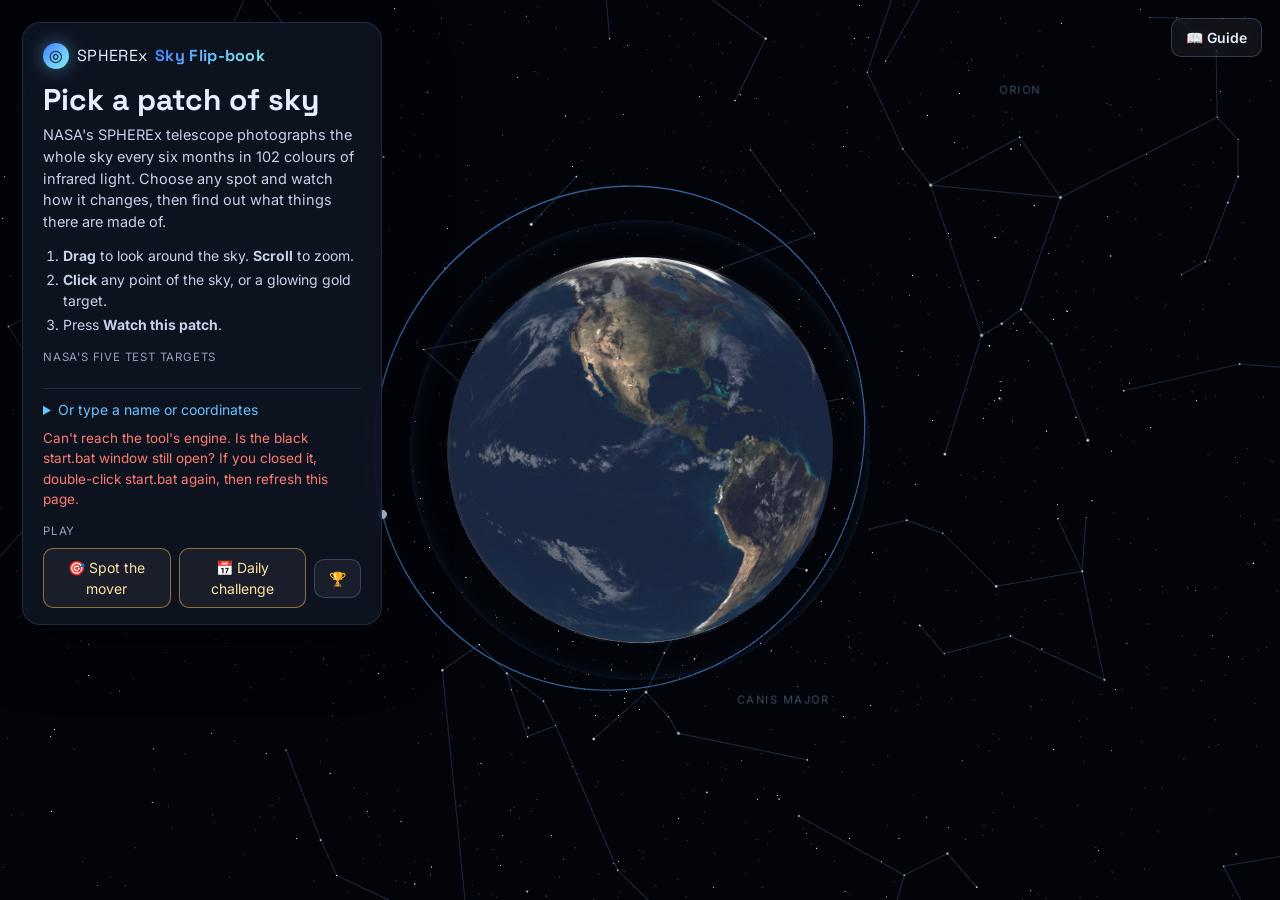
==== web/index.html @ a1fd38a8 "A failed new patch no longer shows the previous patch's panels; automatic retry once a minute while " ====
<!doctype html>
<html lang="en">
<head>
<meta charset="utf-8">
<meta name="viewport" content="width=device-width, initial-scale=1">
<title>SPHEREx Sky Flip-book</title>
<link rel="preconnect" href="https://fonts.googleapis.com">
<link href="https://fonts.googleapis.com/css2?family=Inter:wght@400;500;600;700&family=Space+Grotesk:wght@500;700&display=swap" rel="stylesheet">
<link rel="stylesheet" href="style.css?v=110">
<script type="importmap">{ "imports": { "three": "./vendor/three/three.module.min.js" } }</script>
<script src="vendor/plotly.min.js" defer></script>
<script src="app.js?v=112" defer></script>
<script src="asteroids.js?v=95" defer></script>
<script src="tools.js?v=102" defer></script>
<script src="game.js?v=100" defer></script>
<script src="catalogs.js?v=110" defer></script>
<script src="bands.js?v=102" defer></script>
<script src="extras.js?v=112" defer></script>
<script src="zoom.js?v=81" defer></script>
<script type="module" src="picker.js?v=60"></script>
</head>
<body class="on-pick">

<!-- =========================================================== STEP 1: pick a patch -->
<section id="screen-pick" class="screen">
  <div id="globe"></div>

  <div class="pick-panel">
    <div class="brand"><span class="logo">◎</span> SPHEREx <b>Sky Flip-book</b></div>
    <h1>Pick a patch of sky</h1>
    <p class="lead">NASA's SPHEREx telescope photographs the whole sky every six months in 102 colours of infrared light.
      Choose any spot and watch how it changes, then find out what things there are made of.</p>
    <ol class="howto">
      <li><b>Drag</b> to look around the sky. <b>Scroll</b> to zoom.</li>
      <li><b>Click</b> any point of the sky, or a glowing gold target.</li>
      <li>Press <b>Watch this patch</b>.</li>
    </ol>

    <div class="pick-label">NASA's five test targets</div>
    <div id="tour" class="tour"></div>
    <div id="tour2wrap" class="hidden">
      <div class="pick-label" style="margin-top:12px">More to explore</div>
      <div id="tour2" class="tour"></div>
    </div>

    <details class="typein">
      <summary>Or type a name or coordinates</summary>
      <div class="row wrap">
        <input type="text" id="where" placeholder="e.g. RW Aur · Vega · 269.4464 4.7686">
        <button class="primary" id="go">Go</button>
      </div>
      <div class="hint">Names, decimal degrees (RA Dec), or hours/degrees like 17 57 47 +04 46 07.</div>
    </details>
    <div class="resolved" id="resolved"></div>
    <div class="error" id="error"></div>
    <div class="pick-label" style="margin-top:14px">Play</div>
    <div class="row wrap gamebtns">
      <button id="practiceBtn" class="practice-start" title="Five rounds on patches with known answers. Up to 1,000 points a round.">🎯 Spot the mover</button>
      <button id="dailyBtn" class="practice-start" title="The same five patches for everyone today">📅 Daily challenge</button>
      <button id="boardBtn" title="Scores, explorers and confirmed discoveries">🏆</button>
    </div>
  </div>

  <div class="hover-read" id="skyhover"></div>

  <div class="pick-card hidden" id="pickcard">
    <div class="pc-head">
      <div>
        <div class="pc-kind" id="pckind">Your patch</div>
        <div class="pc-title" id="pctitle"></div>
        <div class="pc-sub" id="pcsub"></div>
      </div>
      <button class="icon-btn" id="pcclose" title="Close">✕</button>
    </div>
    <p class="pc-story" id="pcstory"></p>
    <div class="row wrap pc-actions">
      <label class="field-pick">Patch size
        <select id="field" title="Bigger shows more sky but takes longer to download the first time">
          <option value="0.04">small (2.4′)</option>
          <option value="0.06" selected>medium (3.6′)</option>
          <option value="0.1">large (6′)</option>
          <option value="0.15">extra large (9′)</option>
        </select>
      </label>
      <button class="primary big" id="pcgo">Watch this patch →</button>
    </div>
    <div class="pc-note" id="pcnote"></div>
  </div>

  <a href="guide.html" class="guide-btn floating">📖 Guide</a>
</section>

<!-- =========================================================== STEPS 2 and 3 -->
<section id="screen-explore" class="screen">
  <header class="topbar">
    <button class="brand link" id="backtosky" title="Back to the sky"><span class="logo">◎</span> SPHEREx <b>Sky Flip-book</b></button>
    <nav class="stepper">
      <button class="step done" id="step1"><span>1</span> Pick a patch</button>
      <button class="step" id="step2"><span>2</span> Watch it change</button>
      <button class="step" id="step3"><span>3</span> What is it made of?</button>
    </nav>
    <div class="row">
      <button class="guide-btn" id="globebtn" title="Back to the 3D Earth and sky to pick another patch">🌍 Back to the sky</button>
      <a href="guide.html" class="guide-btn">📖 Guide</a>
    </div>
  </header>

  <main class="explore">
    <!-- the viewer -->
    <section class="viewer-card">
      <div class="tabs">
        <button id="tab-flip" class="tab on">⏯ Motion</button>
        <button id="tab-lens" class="tab">🧪 Chemistry filters</button>
        <div class="where-now" id="wherenow"></div>
      </div>

      <div id="scanbanner" class="scanbanner hidden"></div>
      <div class="viewer">
        <canvas id="sky" width="720" height="720"></canvas>
        <div class="overlay-label" id="olabel"></div>
        <div class="overlay-sub" id="osub"></div>
        <div class="compass">N ↑<br>← E<br><span id="scale"></span></div>
        <div class="legend hidden" id="legend"></div>
        <div class="loading" id="progress">
          <div class="spinner"></div>
          <div class="load-title">Gathering every SPHEREx photo of this patch</div>
          <div class="bar"><div id="barfill"></div></div>
          <div class="stage" id="stage"></div>
          <div class="load-note">First visit to a spot: 2 to 4 minutes. After that it opens instantly.</div>
        </div>
        <div class="viewer-error hidden" id="viewerror"></div>
        <div class="sharpen hidden" id="sharpen"></div>
        <button class="photo-exit hidden" id="photoexit">← Back to the flip-book</button>
      </div>
      <div class="hover" id="hover">Tip: click any star or dot to see what it is made of.</div>

      <div id="player" class="hidden">
        <!-- motion controls -->
        <div id="flip-controls" class="controls">
          <div class="timeline">
            <button id="play" class="playbtn" title="Play / pause (space bar)">❚❚</button>
            <button id="prev" class="icon-btn" title="Previous (←)">◀</button>
            <div class="row wrap" id="passes"></div>
            <button id="next" class="icon-btn" title="Next (→)">▶</button>
          </div>

          <div class="ctl-label">Show</div>
          <div class="seg" id="viewseg">
            <button data-view="normal" class="on" title="The stacked picture of each sky pass">Photos</button>
            <button data-view="diff" title="Each pass minus the average: red = brighter than usual, blue = fainter">Changes only</button>
            <button data-view="stack" title="All passes added together: the deepest picture">Deepest view</button>
          </div>

          <div class="ctl-label">Infrared colour <span class="muted">(which SPHEREx detector)</span></div>
          <div class="row wrap" id="bands"></div>

          <div class="ctl-label">On the picture</div>
          <div class="row wrap">
            <button id="moversBtn" class="chip" title="Show or hide what the computer found interesting in this patch (key: p)">💡 Computer's picks</button>
            <button id="otherBtn" class="chip" disabled title="Add older photos of this spot from other telescopes (NASA's WISE in 2010, Canada's NEOSSat where it looked) to the timeline. Different telescopes: for comparing positions over many years, not brightness.">🛰 Older photos (2010 →)</button>
            <button id="astBtn" class="chip on" title="Known asteroids and comets that passed through this patch">☄ Asteroids</button>
            <button id="gaiaBtn" class="chip" title="Show or hide the marks of the catalogues switched on below (key: g)">◯ Catalogue marks</button>
            <button id="cross" class="chip on">✛ Centre mark</button>
          </div>

          <div class="ctl-label">Catalogues of known objects <span class="muted">(switch on as many as you like; each has its own colour)</span></div>
          <div class="row wrap" id="catchips"></div>
          <div id="catinfo" class="muted small-note" style="margin-top:6px"></div>
        </div>

        <!-- chemistry controls -->
        <div id="lens-controls" class="controls hidden">
          <div class="ctl-label">Choose a chemistry filter</div>
          <div class="lens-cards" id="lenslist"></div>
          <p class="lens-explain" id="lensexplain"></p>
          <label class="field-pick">Photos used <select id="lenspass"></select></label>
        </div>

        <details class="more">
          <summary>More controls</summary>
          <div class="row slider"><span>Speed</span>
            <select id="speed" title="How fast the frames change">
              <option value="0.25">×0.25 (slow)</option><option value="0.5">×0.5</option>
              <option value="1" selected>×1</option><option value="2">×2 (fast)</option>
            </select></div>
          <div class="row slider"><span>Brightness</span><input type="range" id="bright" min="0" max="100" value="35"></div>
          <div class="row slider"><span>Faint stars</span><input type="range" id="soft" min="0" max="100" value="40"></div>
          <div class="row wrap">
            <button id="zoomout" title="Zoom out (key: -)">－</button>
            <span class="muted" id="zoomtxt">Zoom ×1</span>
            <button id="zoomin" title="Zoom in (key: +). You can also use the mouse wheel or pinch on the picture, and drag to move around.">＋</button>
            <button id="invertBtn" class="chip" title="Black stars on a white sky: faint things are often easier to see (key: i)">◐ Inverted colours</button>
            <button id="tameBtn" class="chip" title="Stop very bright stars from flooding the picture">☀ Tame bright stars</button>
          </div>
          <div class="row wrap">
            <select id="view" title="What each frame shows">
              <option value="normal">Photos</option>
              <option value="diff">Changes only (minus average)</option>
              <option value="first">Change since first pass</option>
              <option value="stack">Deepest view (all added)</option>
            </select>
            <select id="blinkset" title="Which passes to blink">
              <option value="all">Blink all passes</option>
              <option value="ends">Blink first ↔ last</option>
            </select>
            <select id="flagsel" title="Show where NASA flagged problem pixels in this pass">
              <option value="">No problem flags</option>
            </select>
          </div>
          <div class="row wrap">
            <button id="share">🔗 Copy share link</button>
            <button id="savepng">🖼 Save picture</button>
            <button id="savegif">🎞 Save animation</button>
            <span class="muted" id="sharemsg"></span>
          </div>
        </details>
      </div>
    </section>

    <!-- the side column -->
    <aside class="side">
      <div class="card hidden" id="practicepanel">
        <div class="card-kind">Practice</div>
        <h2 id="practitle"></h2>
        <p id="practext" class="tourstory"></p>
        <div class="row wrap" id="pracbtns" style="margin-top:10px"></div>
      </div>

      <div class="card hidden" id="tourpanel">
        <div class="card-kind" id="tourkind"></div>
        <h2 id="tourname"></h2>
        <p class="tourstory" id="tourstory"></p>
      </div>

      <div class="card hidden" id="specpanel">
        <div class="row spread">
          <h2>🧪 What is it made of?</h2>
          <div class="row">
            <button id="logy" class="small-btn">Log scale</button>
            <button id="specclose" class="small-btn">✕</button>
          </div>
        </div>
        <div class="whatis hidden" id="whatis"></div>
        <div class="muted" id="specinfo"></div>
        <div id="specplot"></div>
        <div class="warn hidden" id="specwarn"></div>
        <div id="objchecks" class="objchecks"></div>
        <div class="row wrap objtools">
          <button class="small-btn" id="objphotos" title="Play the single photos behind this spot: a real object is in every one">📷 Single photos</button>
          <button class="small-btn" id="objreport">📝 Report this object</button>
          <a class="small-btn linkbtn" id="lnWise" target="_blank" rel="noopener">WiseView ↗</a>
          <a class="small-btn linkbtn" id="lnLegacy" target="_blank" rel="noopener">Legacy Survey ↗</a>
          <a class="small-btn linkbtn" id="lnSimbad" target="_blank" rel="noopener">SIMBAD ↗</a>
          <a class="small-btn linkbtn" id="lnAladin" target="_blank" rel="noopener">Aladin ↗</a>
          <a class="small-btn linkbtn" href="guide.html#fake" target="_blank">Is this fake? ↗</a>
        </div>
        <div id="reportbox" class="reportbox hidden"></div>
        <p class="muted small-note">This is the object's <b>spectrum</b>: its brightness at each infrared colour. Each dot is one
          SPHEREx photo; each line is one sky pass. Dips in the shaded strips mean molecules (methane, water ice, CO₂, CO) are
          absorbing light. If the lines don't match, the object changed.</p>
      </div>

      <div class="card hidden" id="moverpanel">
        <h2>💡 Computer's picks</h2>
        <div id="moverlist" class="muted"></div>
        <div id="pickquick" class="hidden"></div>
        <div id="knownbox"></div>
        <p class="muted small-note">The computer tracks every dot across the sky passes and points out small areas it finds
          interesting: things that <b>moved</b> (checked against the catalogues you switched on: <b>known</b> = a catalogue lists it,
          <b>unexplained</b> = worth a closer look), things that <b>changed brightness</b>, and <b>unusually red</b>
          objects. They are hints, not verdicts: your eyes decide.</p>
      </div>

      <div class="card hidden" id="astpanel">
        <h2>☄ Asteroids and comets</h2>
        <div id="astlist" class="muted"></div>
        <p class="muted small-note">Known objects come from the IMCCE SkyBoT service, which predicts where every catalogued
          asteroid and comet was at the moment of each photo. "Caught" means that single SPHEREx photo shows extra light
          right where the object was predicted. Risk information is NASA/JPL's own published data (Small-Body Database,
          Sentry impact monitoring, close-approach list); this tool does not calculate any risk itself. A few SPHEREx
          photos cannot pin down an orbit, so for an unknown moving object the right step is to report it to the
          <a href="https://minorplanetcenter.net/" target="_blank" rel="noopener">Minor Planet Center</a>, not to guess.</p>
      </div>

      <div class="card hidden" id="info">
        <h2>📍 This patch</h2>
        <p id="summary" class="muted"></p>
        <table id="ptable"></table>
        <div id="gaiainfo" class="muted small-note"></div>
        <div id="otherinfo" class="muted small-note" style="margin-top:6px"></div>
        <details id="expdetails">
          <summary class="muted small-note">Every photo in the frame on screen</summary>
          <div id="explist" class="explist"></div>
        </details>
      </div>
    </aside>
  </main>
</section>
<div id="boardbox" class="boardbox hidden"></div>
</body>
</html>
---- web/style.css ----
/* SPHEREx Sky Flip-book: dark "mission control" look */
:root {
  --bg: #05070d; --bg2: #0a0f1a; --panel: rgba(16, 22, 36, 0.86); --panel-solid: #101624;
  --line: rgba(120, 150, 210, 0.18); --line2: rgba(120, 150, 210, 0.32);
  --text: #e8eefc; --muted: #93a0bb; --accent: #6cc4ff; --accent2: #ff7b72; --gold: #ffc857;
  --good: #4fd18b; --warn: #f2b84b;
  --grad: linear-gradient(135deg, #3d7bff 0%, #6cc4ff 55%, #7ef0d8 100%);
  --radius: 14px;
  --font: "Inter", system-ui, -apple-system, "Segoe UI", sans-serif;
  --display: "Space Grotesk", "Inter", system-ui, sans-serif;
}
* { box-sizing: border-box; }
html, body { margin: 0; height: 100%; }
body { background: var(--bg); color: var(--text); font: 15px/1.5 var(--font); -webkit-font-smoothing: antialiased; }
a { color: var(--accent); }
.hidden { display: none !important; }
.muted { color: var(--muted); }
.row { display: flex; gap: 8px; align-items: center; }
.row.wrap { flex-wrap: wrap; }
.row.spread { justify-content: space-between; }
.small-note { font-size: 12.5px; line-height: 1.5; }

/* ---------- buttons and inputs ---------- */
button, select, input[type=text] { font: inherit; color: var(--text); }
button { background: rgba(255,255,255,0.05); border: 1px solid var(--line2); border-radius: 10px;
  padding: 8px 14px; font-size: 14px; cursor: pointer; transition: background .15s, border-color .15s, transform .1s; }
button:hover { border-color: var(--accent); background: rgba(108,196,255,0.08); }
button:active { transform: translateY(1px); }
button.primary { background: var(--grad); border: 0; color: #041021; font-weight: 700; }
button.primary:hover { filter: brightness(1.08); }
button.big { padding: 12px 22px; font-size: 16px; border-radius: 12px; box-shadow: 0 8px 30px rgba(80,160,255,0.35); }
button.on, .chip.on { background: rgba(108,196,255,0.16); border-color: var(--accent); color: #fff; }
.icon-btn { width: 36px; height: 36px; padding: 0; display: inline-flex; align-items: center; justify-content: center; border-radius: 50%; flex: none; }
.small-btn { font-size: 12px; padding: 4px 10px; }
.chip { border-radius: 999px; padding: 6px 13px; font-size: 13px; }
.band-chip { position: relative; padding-left: 26px; }
.band-chip::before { content: ""; position: absolute; left: 11px; top: 50%; width: 9px; height: 9px; margin-top: -4.5px;
  border-radius: 50%; background: var(--band, linear-gradient(90deg,#7aa2ff,#ff6f61)); box-shadow: 0 0 8px var(--band, #6cc4ff); }
input[type=text] { flex: 1 1 200px; min-width: 0; background: rgba(0,0,0,0.35); border: 1px solid var(--line2);
  border-radius: 10px; padding: 10px 12px; font-size: 15px; }
input[type=text]:focus { outline: 2px solid rgba(108,196,255,0.5); border-color: transparent; }
select { background: rgba(0,0,0,0.35); border: 1px solid var(--line2); border-radius: 10px; padding: 7px 10px; font-size: 14px; }
select option { background: #101624; }
input[type=range] { flex: 1 1 140px; accent-color: #6cc4ff; }

.brand { white-space: nowrap; font-family: var(--display); font-size: 16px; letter-spacing: .3px; color: var(--text); display: inline-flex; align-items: center; gap: 8px; }
.brand b { background: var(--grad); -webkit-background-clip: text; background-clip: text; color: transparent; }
.brand.link { background: none; border: 0; padding: 4px 0; }
.logo { display: inline-flex; width: 26px; height: 26px; border-radius: 50%; align-items: center; justify-content: center;
  background: var(--grad); color: #041021; font-weight: 700; font-size: 16px; box-shadow: 0 0 18px rgba(108,196,255,0.5); }
.guide-btn { background: rgba(255,255,255,0.06); border: 1px solid var(--line2); color: var(--text); text-decoration: none;
  font-weight: 600; padding: 8px 14px; border-radius: 10px; white-space: nowrap; font-size: 14px; }
.guide-btn:hover { border-color: var(--accent); }
.guide-btn.floating { position: absolute; top: 18px; right: 18px; z-index: 5; backdrop-filter: blur(8px); }

/* ---------- screens ---------- */
.screen { display: none; }
body.on-pick #screen-pick { display: block; }
body.on-explore #screen-explore { display: block; }
body.on-pick { overflow: hidden; }
body.warp::after { content: ""; position: fixed; inset: 0; background: #cfe6ff;
  animation: warp .9s ease-out forwards; pointer-events: none; z-index: 50; }
@keyframes warp { from { opacity: 0.85; } to { opacity: 0; } }
#screen-explore { animation: fadein .6s ease; }
@keyframes fadein { from { opacity: 0; transform: scale(1.02); } to { opacity: 1; transform: none; } }

/* ---------- step 1: the globe ---------- */
#screen-pick { position: fixed; inset: 0; }
#globe { position: absolute; inset: 0; }
#globe canvas { display: block; touch-action: none; }
.sky-labels { position: absolute; inset: 0; pointer-events: none; overflow: hidden; }
.sky-labels > * { position: absolute; left: 0; top: 0; will-change: transform; }
.sky-const { color: rgba(140,170,220,0.45); font-size: 11px; letter-spacing: 1.5px; text-transform: uppercase;
  margin-left: -40px; width: 80px; text-align: center; white-space: nowrap; }
.sky-target { pointer-events: auto; background: rgba(8,12,22,0.75); border: 1px solid rgba(255,200,87,0.6); color: var(--text);
  border-radius: 10px; padding: 4px 9px; font-size: 12px; line-height: 1.25; text-align: left; margin-left: -10px;
  backdrop-filter: blur(6px); box-shadow: 0 0 16px rgba(255,200,87,0.25); }
.sky-target b { display: block; color: var(--gold); font-size: 12.5px; }
.sky-target span { color: var(--muted); font-size: 11px; }
.sky-target:hover { border-color: var(--gold); background: rgba(40,30,10,0.85); }

.pick-panel { position: absolute; left: 22px; top: 22px; width: 360px; max-height: calc(100% - 44px); overflow: auto;
  background: var(--panel); border: 1px solid var(--line); border-radius: 18px; padding: 20px 20px 16px;
  backdrop-filter: blur(14px); box-shadow: 0 20px 60px rgba(0,0,0,0.5); z-index: 4; }
.pick-panel h1 { font-family: var(--display); font-size: 30px; line-height: 1.1; margin: 14px 0 8px; }
.lead { color: #c6d1ea; font-size: 14.5px; margin: 0 0 12px; }
.howto { margin: 0 0 14px; padding-left: 20px; color: #c6d1ea; font-size: 14px; }
.howto li { margin-bottom: 3px; }
.pick-label { font-size: 11.5px; color: var(--muted); text-transform: uppercase; letter-spacing: .8px; margin: 6px 0 8px; }
.tour { display: grid; grid-template-columns: 1fr 1fr; gap: 7px; }
.tour-btn { text-align: left; padding: 9px 11px; line-height: 1.25; border-radius: 12px; }
.tour-btn b { display: block; font-size: 13.5px; }
.tour-btn span { font-size: 11.5px; color: var(--muted); }
.tour-btn:hover b, .tour-btn.on b { color: var(--gold); }
.tour-btn.on { border-color: var(--gold); background: rgba(255,200,87,0.08); }
.typein { margin-top: 14px; border-top: 1px solid var(--line); padding-top: 10px; }
.typein summary { cursor: pointer; color: var(--accent); font-size: 14px; }
.typein .row { margin-top: 10px; }
.hint { font-size: 12px; color: var(--muted); margin-top: 6px; }
.resolved { font-size: 12.5px; color: var(--muted); margin-top: 8px; }
.error { color: var(--accent2); font-size: 13.5px; margin-top: 6px; }
.hover-read { position: absolute; left: 50%; bottom: 18px; transform: translateX(-50%); font-size: 13px; color: #b9c6e2;
  background: rgba(5,8,15,0.6); padding: 5px 12px; border-radius: 999px; pointer-events: none; font-variant-numeric: tabular-nums; z-index: 3; white-space: nowrap; }
.hover-read:empty { display: none; }
.pick-card { position: absolute; right: 22px; bottom: 60px; width: 380px; background: var(--panel); border: 1px solid var(--line2);
  border-radius: 18px; padding: 18px; backdrop-filter: blur(14px); z-index: 4; box-shadow: 0 20px 60px rgba(0,0,0,0.55);
  animation: rise .35s ease; }
@keyframes rise { from { opacity: 0; transform: translateY(14px); } to { opacity: 1; transform: none; } }
.pc-head { display: flex; justify-content: space-between; gap: 10px; }
.pc-kind { font-size: 11.5px; color: var(--gold); text-transform: uppercase; letter-spacing: .8px; }
.pc-title { font-family: var(--display); font-size: 22px; font-weight: 700; margin: 2px 0; }
.pc-sub { font-size: 12.5px; color: var(--muted); font-variant-numeric: tabular-nums; }
.pc-story { color: #c6d1ea; font-size: 14px; margin: 10px 0 12px; }
.pc-actions { justify-content: space-between; }
.field-pick { font-size: 12.5px; color: var(--muted); display: inline-flex; gap: 6px; align-items: center; }
.pc-note { font-size: 12px; color: var(--muted); margin-top: 10px; }

/* ---------- steps 2 and 3 ---------- */
.topbar { position: sticky; top: 0; z-index: 10; display: flex; align-items: center; justify-content: space-between; gap: 14px;
  padding: 12px 22px; background: rgba(5,7,13,0.85); backdrop-filter: blur(12px); border-bottom: 1px solid var(--line); }
.stepper { display: flex; gap: 6px; flex-wrap: wrap; justify-content: center; }
.step { border-radius: 999px; padding: 6px 14px 6px 6px; font-size: 13.5px; color: var(--muted); background: transparent; border-color: var(--line); display: inline-flex; gap: 8px; align-items: center; }
.step span { display: inline-flex; width: 22px; height: 22px; border-radius: 50%; align-items: center; justify-content: center;
  background: rgba(255,255,255,0.08); font-size: 12px; font-weight: 700; color: var(--text); }
.step.done span { background: rgba(79,209,139,0.25); color: var(--good); }
.step.active { color: #fff; border-color: var(--accent); background: rgba(108,196,255,0.12); }
.step.active span { background: var(--grad); color: #041021; }

.explore { display: grid; grid-template-columns: minmax(0, 680px) minmax(0, 1fr); gap: 20px; padding: 20px 22px 40px;
  max-width: 1500px; margin: 0 auto; }
#screen-explore { min-height: 100%;
  background: radial-gradient(1200px 600px at 10% -10%, rgba(61,123,255,0.12), transparent 60%),
              radial-gradient(900px 500px at 100% 0%, rgba(126,240,216,0.06), transparent 60%), var(--bg); }
@media (max-width: 1050px) { .explore { grid-template-columns: 1fr; padding: 14px 12px 30px; } }
.viewer-card, .card { background: var(--panel-solid); border: 1px solid var(--line); border-radius: 18px; padding: 16px; }
.side { display: flex; flex-direction: column; gap: 14px; min-width: 0; }
.card h2, .side h2 { font-family: var(--display); font-size: 17px; margin: 0 0 8px; }
.card-kind { font-size: 11.5px; color: var(--gold); text-transform: uppercase; letter-spacing: .8px; }
#tourpanel h2 { font-size: 22px; margin: 2px 0 6px; }
.tourstory { color: #c6d1ea; font-size: 14.5px; margin: 0; }

.tabs { display: flex; gap: 8px; align-items: center; margin-bottom: 10px; flex-wrap: wrap; }
.tab { border-radius: 10px; font-weight: 600; }
.where-now { margin-left: auto; font-size: 12.5px; color: var(--muted); font-variant-numeric: tabular-nums; }
.viewer { position: relative; border-radius: 14px; overflow: hidden; background: #000; box-shadow: 0 0 0 1px var(--line), 0 20px 50px rgba(0,0,0,0.45); }
canvas#sky { width: 100%; aspect-ratio: 1; display: block; cursor: crosshair; touch-action: manipulation; }
.overlay-label { position: absolute; left: 14px; top: 10px; font-family: var(--display); font-size: 24px; font-weight: 700;
  text-shadow: 0 0 8px #000, 0 0 3px #000; pointer-events: none; }
.overlay-sub { position: absolute; left: 14px; top: 42px; font-size: 13px; color: #d6e2ff; text-shadow: 0 0 5px #000; pointer-events: none; max-width: 75%; }
.compass { position: absolute; right: 12px; top: 10px; font-size: 12px; color: #d6e2ff; text-align: right; text-shadow: 0 0 5px #000; pointer-events: none; }
.legend { position: absolute; left: 12px; bottom: 12px; font-size: 12px; background: rgba(5,8,15,0.8); padding: 6px 10px;
  border-radius: 8px; pointer-events: none; max-width: 85%; }
.loading { position: absolute; inset: 0; display: none; flex-direction: column; align-items: center; justify-content: center; gap: 12px;
  background: radial-gradient(circle at 50% 45%, rgba(20,40,80,0.9), rgba(3,5,10,0.97)); text-align: center; padding: 30px; }
.load-title { font-family: var(--display); font-size: 19px; }
.loading .bar { width: min(380px, 80%); height: 8px; background: rgba(255,255,255,0.08); border-radius: 99px; overflow: hidden; }
.loading .bar > div { height: 100%; width: 0; background: var(--grad); transition: width .35s; }
.stage { font-size: 13.5px; color: #c6d1ea; min-height: 20px; }
.load-note { font-size: 12px; color: var(--muted); }
.spinner { width: 54px; height: 54px; border-radius: 50%; border: 3px solid rgba(108,196,255,0.15); border-top-color: var(--accent);
  animation: spin 1s linear infinite; }
@keyframes spin { to { transform: rotate(360deg); } }
.viewer-error { position: absolute; inset: 0; display: flex; align-items: center; justify-content: center; text-align: center;
  padding: 30px; background: rgba(5,7,13,0.94); color: #ffd7d3; font-size: 15px; line-height: 1.6; flex-direction: column; }
.hover { font-size: 12.5px; color: var(--muted); margin: 8px 2px 0; min-height: 18px; font-variant-numeric: tabular-nums; }

.controls { margin-top: 6px; }
.ctl-label { font-size: 11.5px; color: var(--muted); text-transform: uppercase; letter-spacing: .8px; margin: 14px 0 7px; }
.timeline { display: flex; align-items: center; gap: 8px; margin-top: 12px; padding: 10px; background: rgba(255,255,255,0.03);
  border: 1px solid var(--line); border-radius: 14px; }
.timeline #passes { flex: 1; gap: 6px; justify-content: center; }
.playbtn { width: 46px; height: 46px; border-radius: 50%; padding: 0; background: var(--grad); border: 0; color: #041021; font-size: 15px; font-weight: 800; flex: none; }
.pass-chip { display: inline-flex; flex-direction: column; align-items: flex-start; padding: 6px 12px 6px 24px; border-radius: 10px; line-height: 1.2; font-weight: 600; font-size: 13.5px; position: relative; }
.pass-chip .dot { position: absolute; left: 10px; top: 12px; width: 8px; height: 8px; border-radius: 50%; }
.pass-chip small { font-weight: 400; color: var(--muted); font-size: 11px; }
.seg { display: inline-flex; background: rgba(255,255,255,0.04); border: 1px solid var(--line); border-radius: 12px; padding: 3px; gap: 3px; flex-wrap: wrap; }
.seg button { border: 0; border-radius: 9px; background: transparent; padding: 7px 14px; }
.seg button.on { background: rgba(108,196,255,0.18); color: #fff; }
.lens-cards { display: grid; grid-template-columns: repeat(auto-fill, minmax(140px, 1fr)); gap: 8px; }
.lens-card { text-align: left; display: flex; flex-direction: column; gap: 2px; padding: 11px 12px; border-radius: 12px; line-height: 1.3; }
.lens-card b { font-size: 14px; }
.lens-card small { color: var(--muted); font-size: 12px; }
.lens-icon { font-size: 20px; }
.lens-explain { color: #c6d1ea; font-size: 13.5px; margin: 10px 0; }
.more { margin-top: 16px; border-top: 1px solid var(--line); padding-top: 10px; }
.more summary { cursor: pointer; color: var(--accent); font-size: 14px; }
.more .row { margin-top: 10px; }
.row.slider span { width: 86px; color: var(--muted); font-size: 13px; }

table { border-collapse: collapse; width: 100%; font-size: 13px; font-variant-numeric: tabular-nums; }
th, td { text-align: left; padding: 6px; border-bottom: 1px solid var(--line); }
th { color: var(--muted); font-weight: 500; }
details { margin-top: 10px; }
summary { cursor: pointer; }
.explist { max-height: 260px; overflow: auto; margin-top: 6px; }
.warn { color: var(--warn); font-size: 13px; margin-top: 6px; }
#specplot { width: 100%; height: 340px; }
#moverlist ul { padding-left: 18px; margin: 4px 0; }
#moverlist li { margin-bottom: 6px; color: #c6d1ea; }

/* ---------- phones ---------- */
@media (max-width: 720px) {
  .pick-panel { left: 10px; right: 10px; top: 10px; width: auto; max-height: 46%; padding: 14px; }
  .pick-panel h1 { font-size: 23px; margin-top: 8px; }
  .lead, .howto { font-size: 13px; }
  .pick-card { left: 10px; right: 10px; width: auto; bottom: 56px; max-height: 62%; overflow: auto; }
  body.has-card .pick-panel { display: none; }
  .guide-btn.floating { top: auto; bottom: 10px; right: 10px; }
  .sky-const { display: none; }
  .hover-read { display: none; }
  .topbar { padding: 10px 12px; flex-wrap: wrap; }
  .stepper { order: 3; width: 100%; justify-content: flex-start; }
  .step { font-size: 12px; padding: 4px 10px 4px 4px; }
  .overlay-label { font-size: 18px; } .overlay-sub { font-size: 11px; top: 34px; }
  .where-now { margin-left: 0; width: 100%; }
}
.no3d { position: absolute; right: 30px; top: 40%; max-width: 380px; color: #c6d1ea; background: var(--panel); border: 1px solid var(--line2);
  border-radius: 14px; padding: 16px; font-size: 14px; }
#globebtn { cursor: pointer; }
body.flying .pick-panel, body.flying .guide-btn.floating, body.flying .hover-read, body.flying .sky-labels { opacity: 0; pointer-events: none; transition: opacity .4s; }
.pick-panel, .guide-btn.floating, .sky-labels { transition: opacity .4s; }
.sharpen { position: absolute; left: 50%; bottom: 12px; transform: translateX(-50%); width: min(92%, 460px);
  background: rgba(5,8,15,0.85); border: 1px solid var(--line2); border-radius: 12px; padding: 8px 12px;
  font-size: 12.5px; color: #d6e2ff; text-align: center; backdrop-filter: blur(6px); }
.mini-bar { height: 5px; background: rgba(255,255,255,0.1); border-radius: 99px; margin-top: 6px; overflow: hidden; }
.mini-bar > div { height: 100%; background: var(--grad); transition: width .4s; }
.photo-exit { position: absolute; right: 12px; bottom: 12px; background: rgba(5,8,15,0.85); }
.ast { border-top: 1px solid var(--line); padding: 10px 0 6px; }
.ast:first-child { border-top: 0; padding-top: 2px; }
.ast b { color: var(--text); font-size: 14.5px; }
.ast .tag { display: inline-block; font-size: 11px; padding: 1px 7px; border-radius: 99px; margin-left: 6px; border: 1px solid var(--line2); color: #cdd9e5; }
.ast .tag.neo { border-color: #f2b84b; color: #f2b84b; }
.ast .tag.caught { border-color: #ffc857; color: #ffc857; }
.ast ul { margin: 4px 0 6px; padding-left: 18px; }
.ast li { margin: 2px 0; color: #c6d1ea; font-size: 13px; }
.ast .row { margin-top: 4px; }
.pass-chip.other { border-style: dashed; color: #c9d4ee; }
.pass-chip.other small { color: #9aa7c7; }
button:disabled { opacity: .45; cursor: default; }

/* ---------- volunteer tools ---------- */
.whatis { background: rgba(108,196,255,0.08); border: 1px solid var(--line2); border-radius: 10px; padding: 8px 12px; margin: 4px 0 8px; font-size: 14.5px; }
.whatis .conf { color: var(--muted); font-size: 12.5px; }
.whatis details { margin-top: 4px; font-size: 12.5px; color: #c6d1ea; }
.whatis ul { margin: 4px 0 0; padding-left: 18px; }
.objchecks { margin-top: 6px; }
.verdict { border-radius: 10px; padding: 8px 12px; font-size: 13.5px; margin-bottom: 6px; }
.verdict.new { background: rgba(255,200,87,0.1); border: 1px solid rgba(255,200,87,0.5); color: #ffe2a6; }
.verdict.known { background: rgba(79,209,139,0.08); border: 1px solid rgba(79,209,139,0.4); color: #bfeed2; }
ul.checks { list-style: none; padding: 0; margin: 0; }
ul.checks li { display: flex; gap: 8px; font-size: 13px; color: #c6d1ea; padding: 3px 0; }
ul.checks li span { flex: none; width: 16px; text-align: center; }
ul.checks li.known span { color: var(--good); } ul.checks li.new span { color: var(--gold); } ul.checks li.warn span { color: var(--warn); }
.objtools { margin-top: 10px; }
.linkbtn { text-decoration: none; color: var(--text); border: 1px solid var(--line2); border-radius: 10px; background: rgba(255,255,255,0.05); }
.linkbtn:hover { border-color: var(--accent); }
.reportbox { margin-top: 10px; border-top: 1px solid var(--line); padding-top: 4px; }
.reportbox textarea { width: 100%; margin: 8px 0; background: rgba(0,0,0,0.35); border: 1px solid var(--line2); border-radius: 10px; color: var(--text); font: inherit; padding: 8px 10px; }
ol.picks { list-style: none; padding: 0; margin: 0 0 8px; }
ol.picks li { display: flex; gap: 10px; padding: 7px 0; border-top: 1px solid var(--line); color: #c6d1ea; font-size: 13.5px; }
ol.picks li:first-child { border-top: 0; }
.pk { flex: none; width: 22px; height: 22px; border-radius: 50%; color: #06101f; font-weight: 700; font-size: 12px; display: inline-flex; align-items: center; justify-content: center; margin-top: 2px; }
.quick { background: rgba(255,255,255,0.04); border: 1px solid var(--line2); border-radius: 12px; padding: 10px 12px; margin: 8px 0; font-size: 13.5px; color: #dbe5fb; }
.practice-start { width: 100%; margin-top: 12px; border-color: rgba(255,200,87,0.5); color: #ffe2a6; }
#practicepanel { border-color: rgba(255,200,87,0.5); }
body.practising #info, body.practising #astpanel, body.practising #moverpanel, body.practising #tourpanel,
body.practising #specpanel, body.practising .where-now, body.practising #moversBtn, body.practising #gaiaBtn,
body.practising #astBtn, body.practising #otherBtn, body.practising #tab-lens, body.practising .stepper { display: none !important; }
canvas#sky { transition: transform .25s ease; }

/* ---------- game and boards ---------- */
.gamebtns .practice-start { width: auto; flex: 1 1 120px; margin-top: 0; }
.share { font-family: ui-monospace, Consolas, monospace; background: rgba(0,0,0,0.35); border: 1px solid var(--line2); border-radius: 10px; padding: 8px 12px; margin-bottom: 8px; font-size: 14px; }
.boardbox { position: fixed; inset: 0; z-index: 60; background: rgba(3,5,10,0.8); backdrop-filter: blur(6px); overflow: auto; padding: 30px 14px; }
.board { max-width: 760px; margin: 0 auto; background: var(--panel-solid); border: 1px solid var(--line2); border-radius: 18px; padding: 20px; }
.board h2 { font-family: var(--display); margin: 0; }
.board h3 { font-size: 15px; margin: 18px 0 6px; color: #cdd9e5; }
ul.known { list-style: none; padding: 0; margin: 0 0 6px; }
ul.known li { font-size: 13px; color: #c6d1ea; padding: 3px 0; }
body.practising #knownbox { display: none; }

/* ---------- catalogue chooser and the scan banner ---------- */
.chip.cat { display: inline-flex; align-items: center; gap: 7px; }
.chip.cat .catdot { width: 10px; height: 10px; border-radius: 50%; border: 2px solid var(--cat); background: transparent; }
.chip.cat.on { border-color: var(--cat); background: color-mix(in srgb, var(--cat) 16%, transparent); }
.chip.cat.on .catdot { background: var(--cat); }
.scanbanner { display: flex; align-items: center; gap: 12px; border-radius: 12px; padding: 10px 14px; margin: 0 0 10px; font-size: 14px; line-height: 1.4; }
.scanbanner > div { flex: 1; }
.scanbanner button { flex: none; white-space: nowrap; }
.scanbanner.busy { background: rgba(108,196,255,0.07); border: 1px dashed rgba(108,196,255,0.4); color: #cfe6ff; }
.scanbanner.none { background: rgba(255,255,255,0.04); border: 1px solid var(--line2); color: #c6d1ea; }
.scanbanner.known { background: rgba(79,209,139,0.09); border: 1px solid rgba(79,209,139,0.5); color: #cdf3dd; }
.scanbanner.found { background: rgba(255,200,87,0.13); border: 2px solid rgba(255,200,87,0.85); color: #ffe9bd; box-shadow: 0 0 18px rgba(255,200,87,0.18); }
.mini-spin { width: 16px; height: 16px; flex: none; border-radius: 50%; border: 2px solid rgba(108,196,255,0.2); border-top-color: var(--accent); animation: spin 0.9s linear infinite; }
body.practising .scanbanner { display: none; }
@media (max-width: 640px) { .scanbanner { flex-direction: column; align-items: stretch; } }

/* ---------- small data tables (quality, catalogue details, catalogue summary) ---------- */
table.xtable { border-collapse: collapse; font-size: 12.5px; margin: 4px 0; }
table.xtable th, table.xtable td { border: 1px solid var(--line2); padding: 3px 8px; text-align: left; white-space: nowrap; }
table.xtable th { color: #cdd9e5; font-weight: 600; cursor: help; }
#revbtn.on { background: rgba(108,196,255,0.16); border-color: var(--accent); }
#customlens input { background: rgba(0,0,0,0.3); color: inherit; border: 1px solid var(--line2); border-radius: 6px; padding: 2px 4px; }
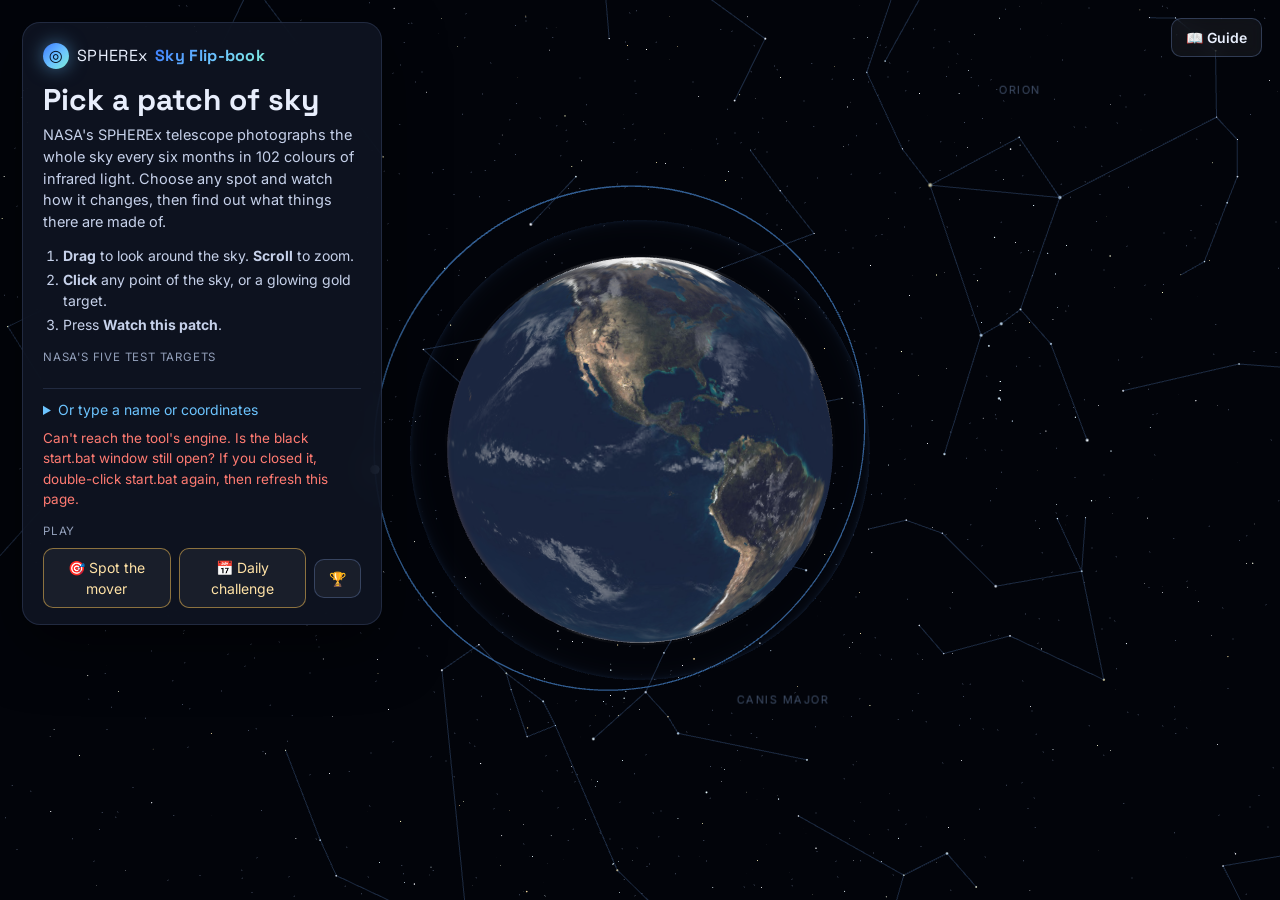
==== commit e6ace9ae: "Export menu (FITS/PNG for pictures, CSV/JSON for tables), side-by-side view, significant-change mark" ====
--- a/web/index.html
+++ b/web/index.html
@@ -6,7 +6,7 @@
 <title>SPHEREx Sky Flip-book</title>
 <link rel="preconnect" href="https://fonts.googleapis.com">
 <link href="https://fonts.googleapis.com/css2?family=Inter:wght@400;500;600;700&family=Space+Grotesk:wght@500;700&display=swap" rel="stylesheet">
-<link rel="stylesheet" href="style.css?v=110">
+<link rel="stylesheet" href="style.css?v=120">
 <script type="importmap">{ "imports": { "three": "./vendor/three/three.module.min.js" } }</script>
 <script src="vendor/plotly.min.js" defer></script>
 <script src="app.js?v=112" defer></script>
@@ -16,6 +16,7 @@
 <script src="catalogs.js?v=110" defer></script>
 <script src="bands.js?v=102" defer></script>
 <script src="extras.js?v=112" defer></script>
+<script src="export.js?v=121" defer></script>
 <script src="zoom.js?v=81" defer></script>
 <script type="module" src="picker.js?v=60"></script>
 </head>
--- a/web/style.css
+++ b/web/style.css
@@ -301,3 +301,11 @@
 table.xtable th { color: #cdd9e5; font-weight: 600; cursor: help; }
 #revbtn.on { background: rgba(108,196,255,0.16); border-color: var(--accent); }
 #customlens input { background: rgba(0,0,0,0.3); color: inherit; border: 1px solid var(--line2); border-radius: 6px; padding: 2px 4px; }
+
+/* ---------- side by side, export ---------- */
+.sidebox { margin: 10px 0; }
+.siderow { display: flex; gap: 8px; overflow-x: auto; }
+.siderow figure { margin: 0; flex: 1 1 0; min-width: 180px; }
+.siderow img { width: 100%; border-radius: 10px; border: 1px solid var(--line2); display: block; }
+.siderow figcaption { font-size: 12.5px; color: #cdd9e5; text-align: center; padding: 4px 0; }
+#exportbox select { max-width: 260px; }
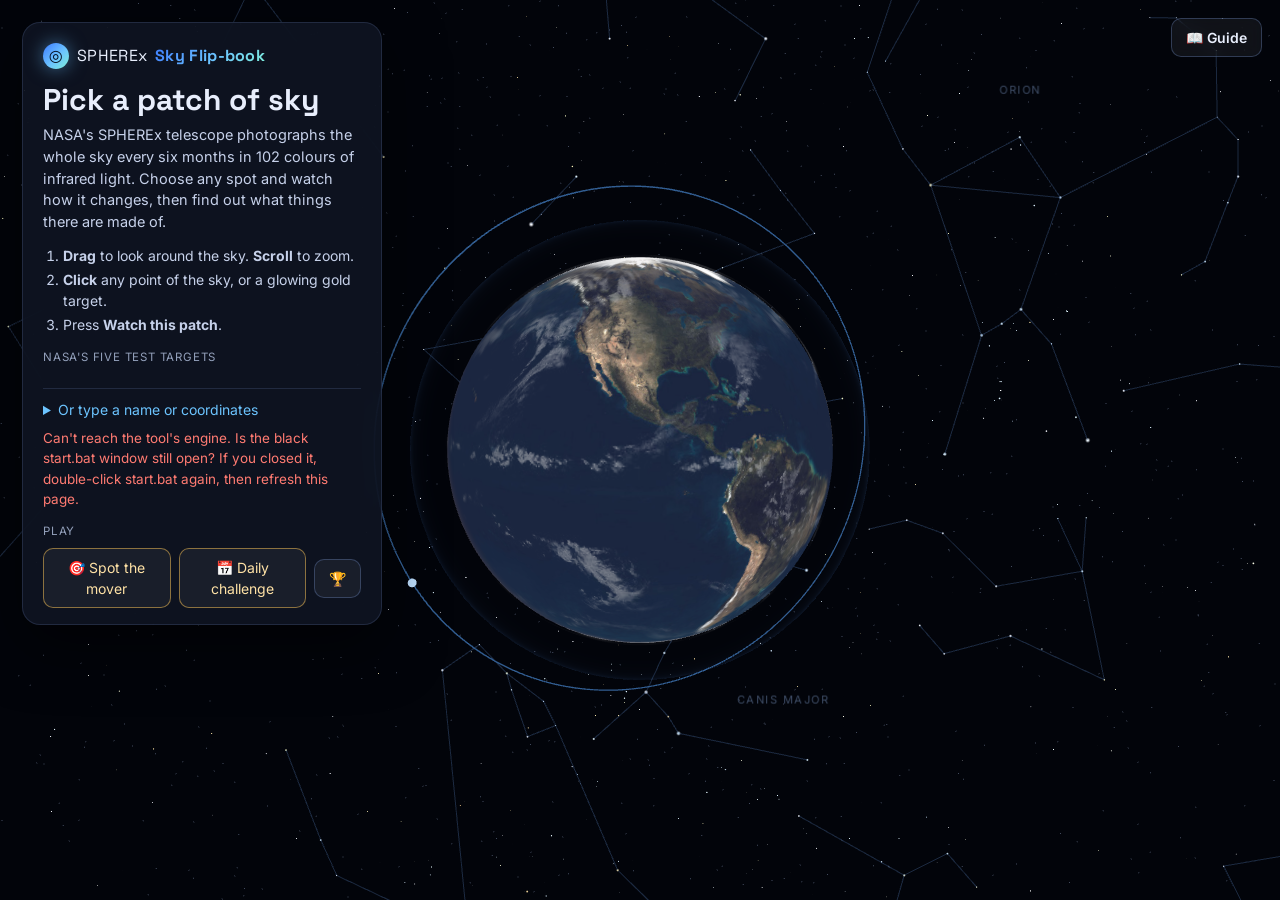
==== commit 681482db: "Revert "Export menu (FITS/PNG for pictures, CSV/JSON for tables), side-by-side view, significant-cha" ====
--- a/web/index.html
+++ b/web/index.html
@@ -6,7 +6,7 @@
 <title>SPHEREx Sky Flip-book</title>
 <link rel="preconnect" href="https://fonts.googleapis.com">
 <link href="https://fonts.googleapis.com/css2?family=Inter:wght@400;500;600;700&family=Space+Grotesk:wght@500;700&display=swap" rel="stylesheet">
-<link rel="stylesheet" href="style.css?v=120">
+<link rel="stylesheet" href="style.css?v=110">
 <script type="importmap">{ "imports": { "three": "./vendor/three/three.module.min.js" } }</script>
 <script src="vendor/plotly.min.js" defer></script>
 <script src="app.js?v=112" defer></script>
@@ -16,7 +16,6 @@
 <script src="catalogs.js?v=110" defer></script>
 <script src="bands.js?v=102" defer></script>
 <script src="extras.js?v=112" defer></script>
-<script src="export.js?v=121" defer></script>
 <script src="zoom.js?v=81" defer></script>
 <script type="module" src="picker.js?v=60"></script>
 </head>
--- a/web/style.css
+++ b/web/style.css
@@ -301,11 +301,3 @@
 table.xtable th { color: #cdd9e5; font-weight: 600; cursor: help; }
 #revbtn.on { background: rgba(108,196,255,0.16); border-color: var(--accent); }
 #customlens input { background: rgba(0,0,0,0.3); color: inherit; border: 1px solid var(--line2); border-radius: 6px; padding: 2px 4px; }
-
-/* ---------- side by side, export ---------- */
-.sidebox { margin: 10px 0; }
-.siderow { display: flex; gap: 8px; overflow-x: auto; }
-.siderow figure { margin: 0; flex: 1 1 0; min-width: 180px; }
-.siderow img { width: 100%; border-radius: 10px; border: 1px solid var(--line2); display: block; }
-.siderow figcaption { font-size: 12.5px; color: #cdd9e5; text-align: center; padding: 4px 0; }
-#exportbox select { max-width: 260px; }
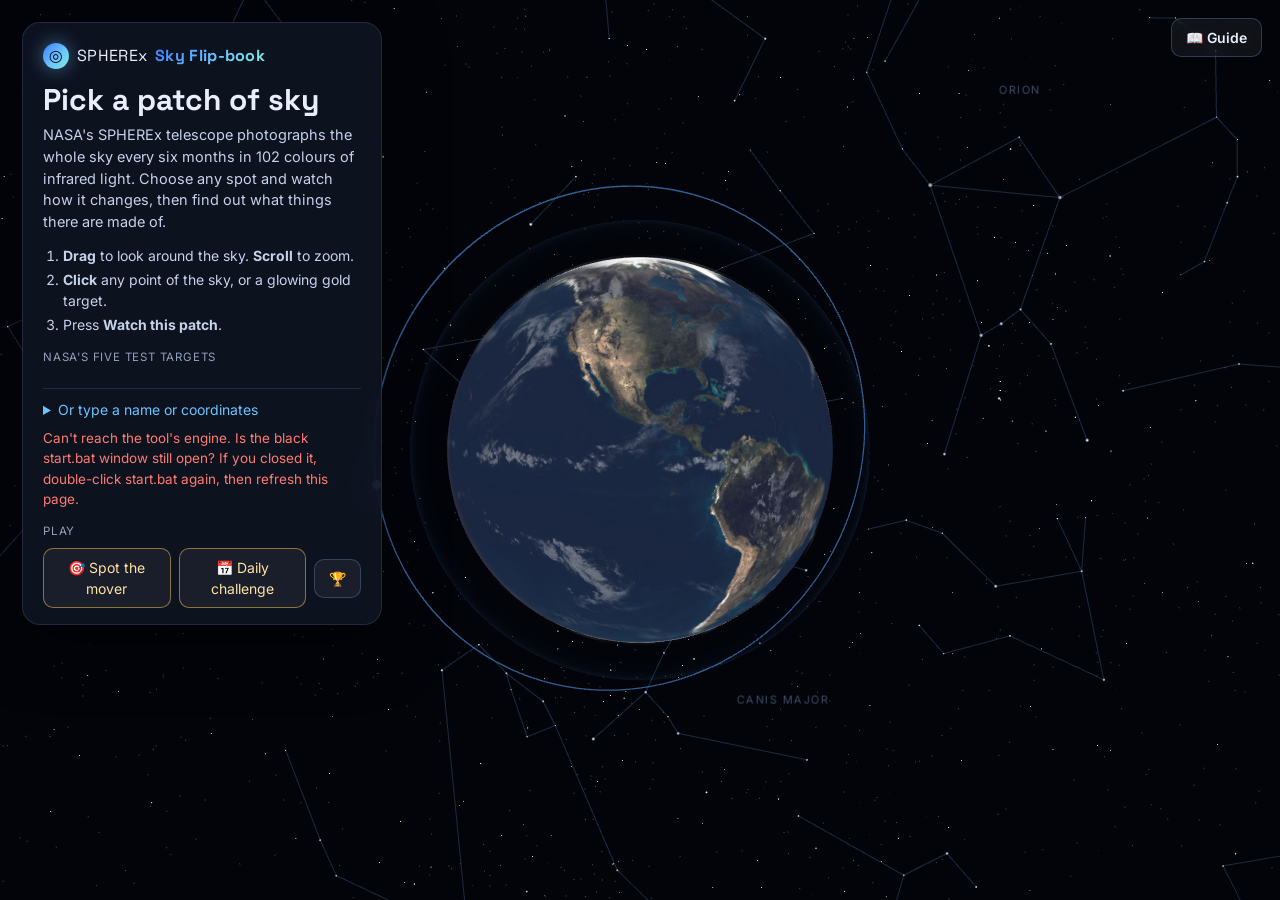
==== commit 01d5b88b: "Hide the brightness-over-time plot and the measurement-quality table (kept in code, switched off) Co" ====
--- a/web/index.html
+++ b/web/index.html
@@ -15,7 +15,7 @@
 <script src="game.js?v=100" defer></script>
 <script src="catalogs.js?v=110" defer></script>
 <script src="bands.js?v=102" defer></script>
-<script src="extras.js?v=112" defer></script>
+<script src="extras.js?v=113" defer></script>
 <script src="zoom.js?v=81" defer></script>
 <script type="module" src="picker.js?v=60"></script>
 </head>
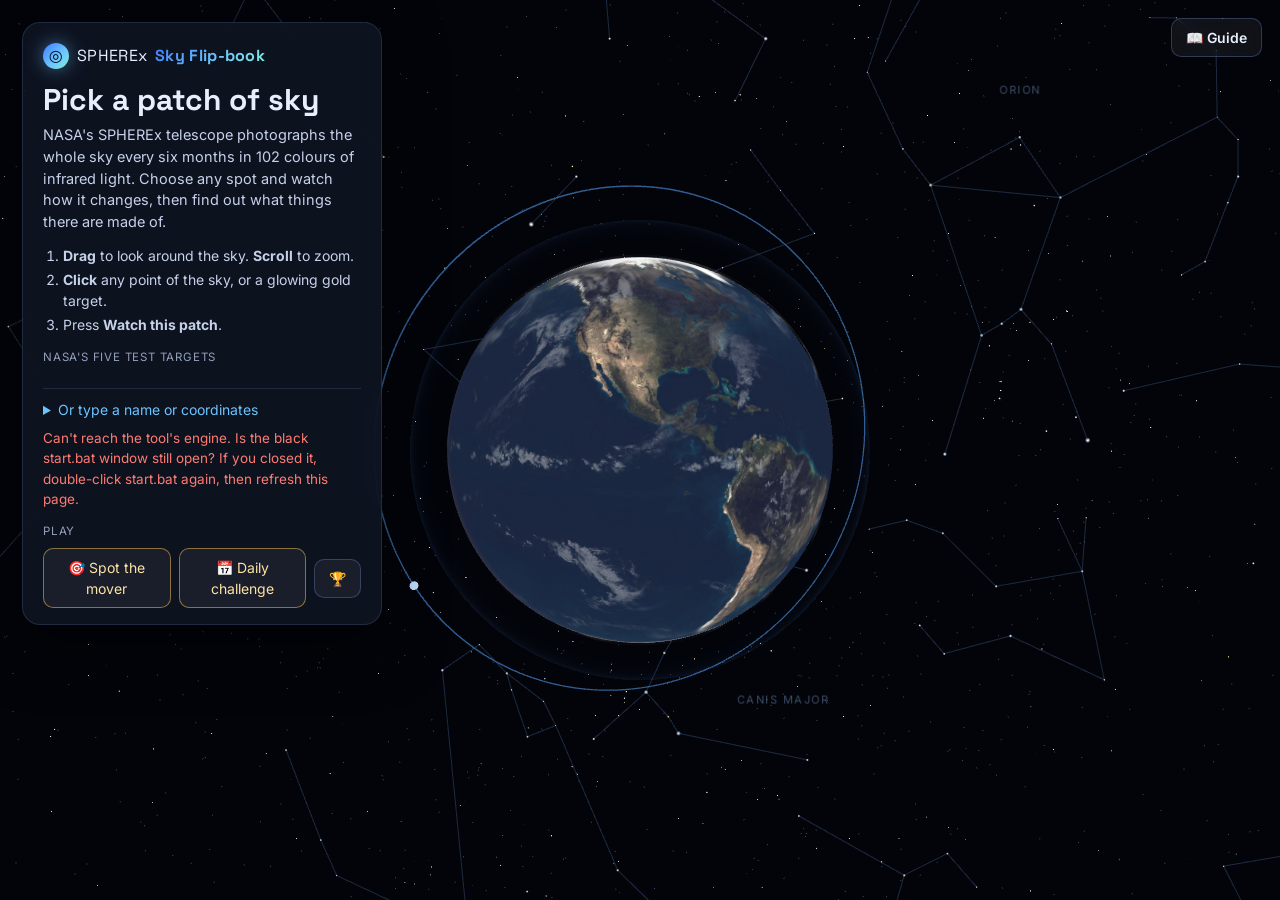
==== commit 8217b377: "Export data restored on its own (FITS/PNG for the picture, CSV/JSON for tables), under More controls" ====
--- a/web/index.html
+++ b/web/index.html
@@ -6,7 +6,7 @@
 <title>SPHEREx Sky Flip-book</title>
 <link rel="preconnect" href="https://fonts.googleapis.com">
 <link href="https://fonts.googleapis.com/css2?family=Inter:wght@400;500;600;700&family=Space+Grotesk:wght@500;700&display=swap" rel="stylesheet">
-<link rel="stylesheet" href="style.css?v=110">
+<link rel="stylesheet" href="style.css?v=130">
 <script type="importmap">{ "imports": { "three": "./vendor/three/three.module.min.js" } }</script>
 <script src="vendor/plotly.min.js" defer></script>
 <script src="app.js?v=112" defer></script>
@@ -16,6 +16,7 @@
 <script src="catalogs.js?v=110" defer></script>
 <script src="bands.js?v=102" defer></script>
 <script src="extras.js?v=113" defer></script>
+<script src="export.js?v=130" defer></script>
 <script src="zoom.js?v=81" defer></script>
 <script type="module" src="picker.js?v=60"></script>
 </head>
--- a/web/style.css
+++ b/web/style.css
@@ -301,3 +301,10 @@
 table.xtable th { color: #cdd9e5; font-weight: 600; cursor: help; }
 #revbtn.on { background: rgba(108,196,255,0.16); border-color: var(--accent); }
 #customlens input { background: rgba(0,0,0,0.3); color: inherit; border: 1px solid var(--line2); border-radius: 6px; padding: 2px 4px; }
+
+/* ---------- export ---------- */
+#exportbox { margin-top: 12px; }
+#exportbox .exrow { display: flex; gap: 8px; align-items: center; flex-wrap: wrap; }
+#exportbox select { flex: 1 1 150px; min-width: 0; }
+#exportbox #exfmt { flex: 0 1 150px; }
+#exportbox #exmsg { margin-top: 4px; min-height: 1em; }
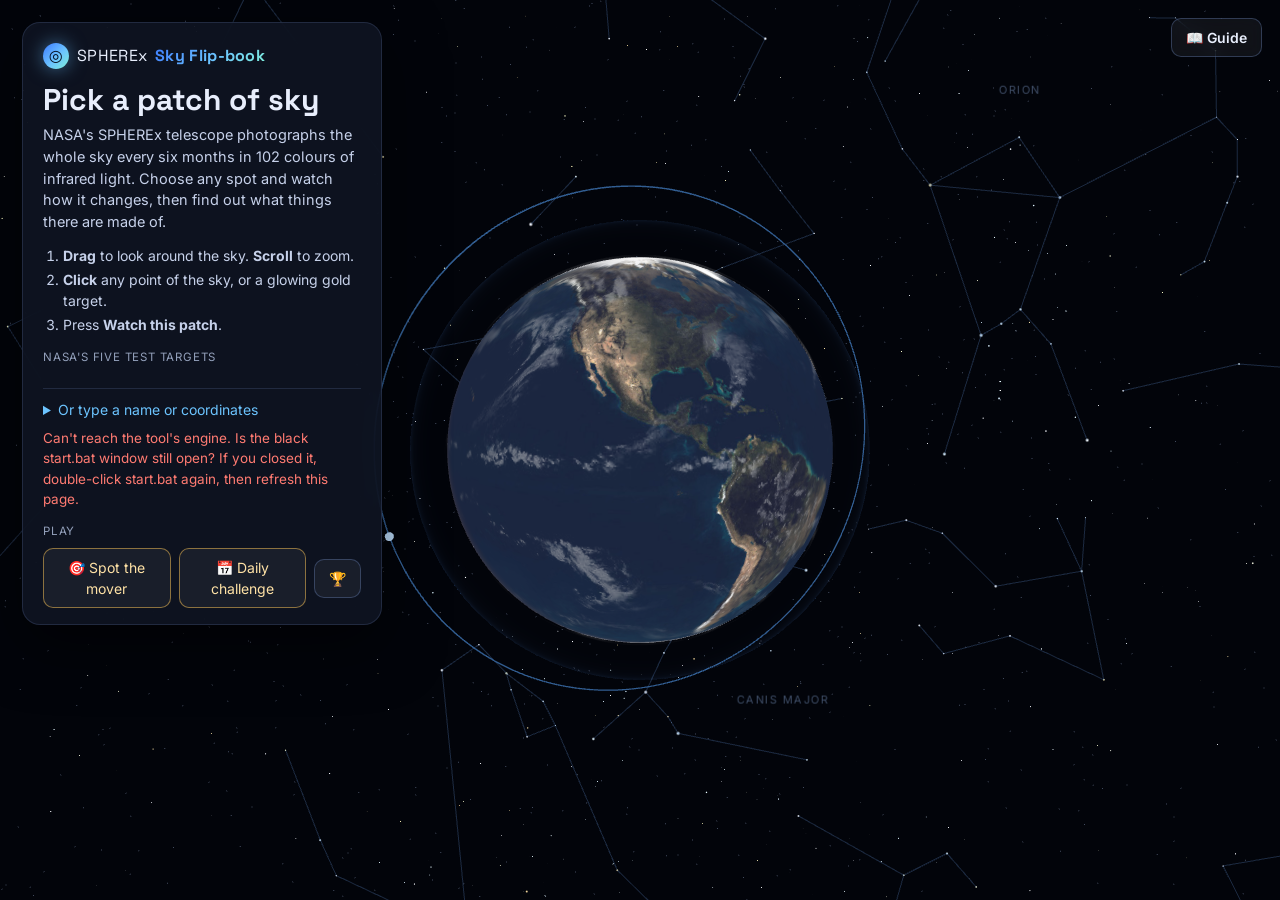
==== commit debec059: "All optional features start off (computer's notice and picks, asteroids, older photos, centre mark);" ====
--- a/web/index.html
+++ b/web/index.html
@@ -17,6 +17,7 @@
 <script src="bands.js?v=102" defer></script>
 <script src="extras.js?v=113" defer></script>
 <script src="export.js?v=130" defer></script>
+<script src="features.js?v=140" defer></script>
 <script src="zoom.js?v=81" defer></script>
 <script type="module" src="picker.js?v=60"></script>
 </head>
@@ -159,9 +160,9 @@
           <div class="row wrap">
             <button id="moversBtn" class="chip" title="Show or hide what the computer found interesting in this patch (key: p)">💡 Computer's picks</button>
             <button id="otherBtn" class="chip" disabled title="Add older photos of this spot from other telescopes (NASA's WISE in 2010, Canada's NEOSSat where it looked) to the timeline. Different telescopes: for comparing positions over many years, not brightness.">🛰 Older photos (2010 →)</button>
-            <button id="astBtn" class="chip on" title="Known asteroids and comets that passed through this patch">☄ Asteroids</button>
+            <button id="astBtn" class="chip" title="Known asteroids and comets that passed through this patch">☄ Asteroids</button>
             <button id="gaiaBtn" class="chip" title="Show or hide the marks of the catalogues switched on below (key: g)">◯ Catalogue marks</button>
-            <button id="cross" class="chip on">✛ Centre mark</button>
+            <button id="cross" class="chip">✛ Centre mark</button>
           </div>
 
           <div class="ctl-label">Catalogues of known objects <span class="muted">(switch on as many as you like; each has its own colour)</span></div>
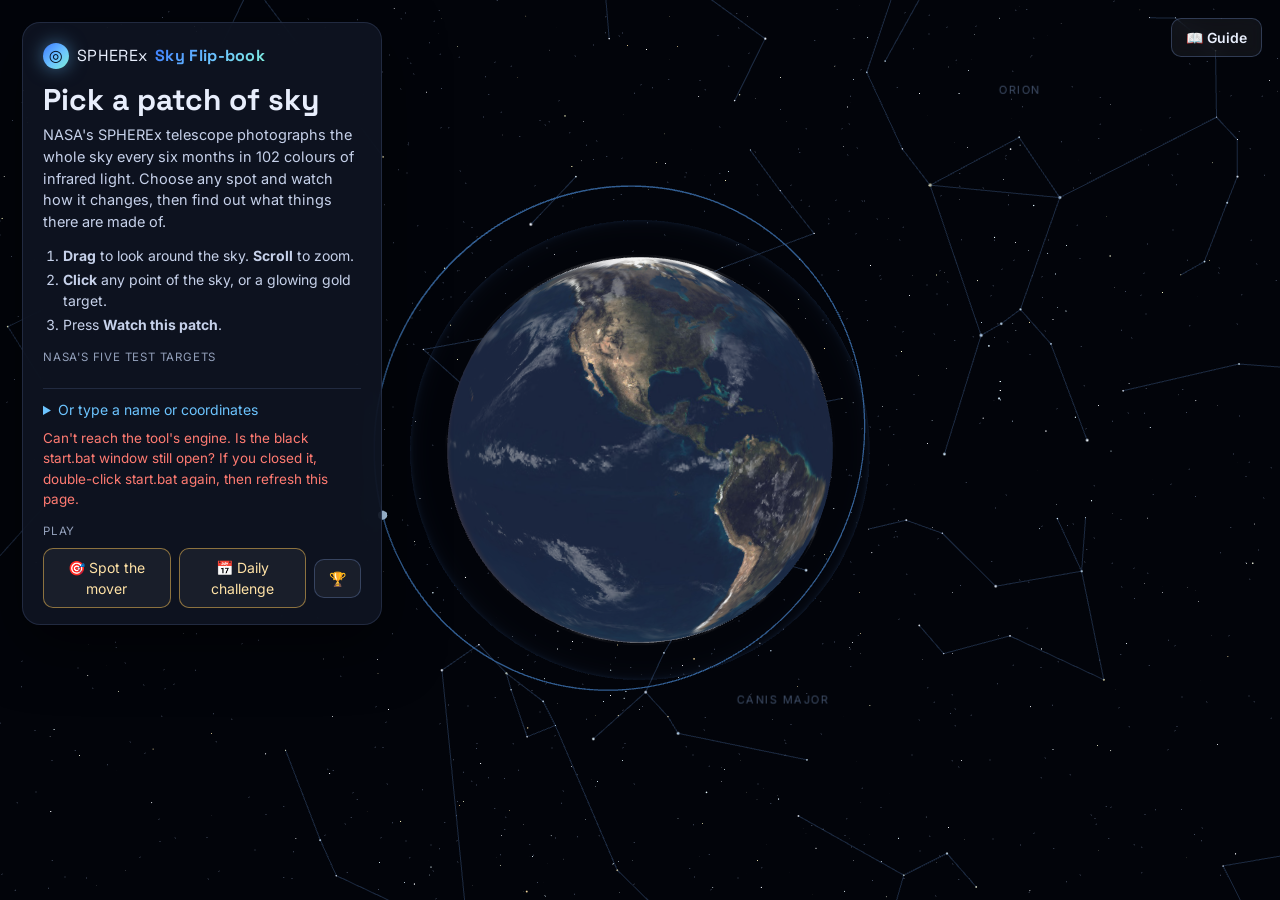
==== commit 6ea89c4f: "Exact wavelengths: flip-book from any typed wavelength range or ranges, same mix in every pass; shar" ====
--- a/web/index.html
+++ b/web/index.html
@@ -9,12 +9,12 @@
 <link rel="stylesheet" href="style.css?v=130">
 <script type="importmap">{ "imports": { "three": "./vendor/three/three.module.min.js" } }</script>
 <script src="vendor/plotly.min.js" defer></script>
-<script src="app.js?v=112" defer></script>
+<script src="app.js?v=150" defer></script>
 <script src="asteroids.js?v=95" defer></script>
 <script src="tools.js?v=102" defer></script>
 <script src="game.js?v=100" defer></script>
 <script src="catalogs.js?v=110" defer></script>
-<script src="bands.js?v=102" defer></script>
+<script src="bands.js?v=150" defer></script>
 <script src="extras.js?v=113" defer></script>
 <script src="export.js?v=130" defer></script>
 <script src="features.js?v=140" defer></script>
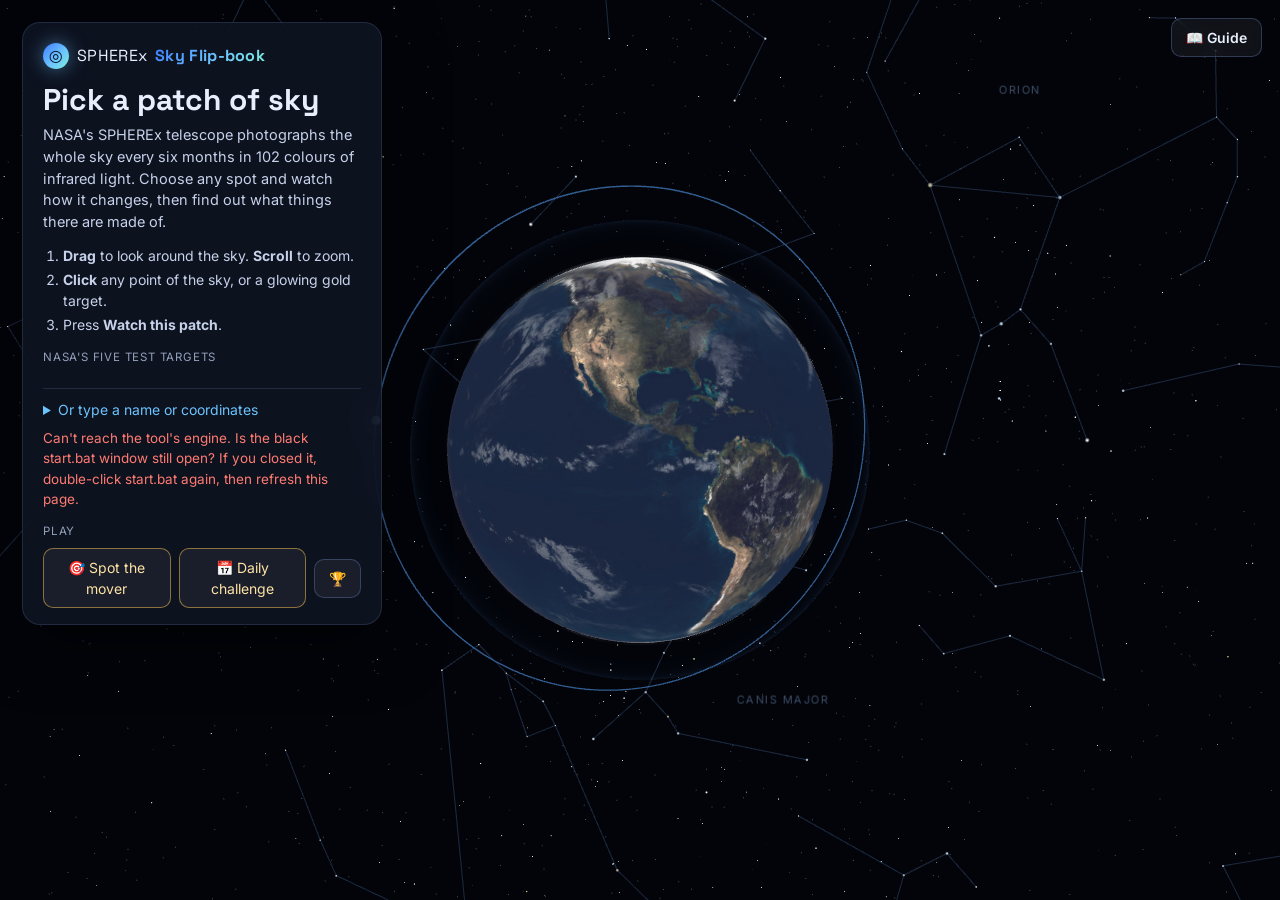
==== commit 7796e4eb: "Nothing is remembered between visits: catalogues and features always start off; catalogue buttons ar" ====
--- a/web/index.html
+++ b/web/index.html
@@ -13,11 +13,11 @@
 <script src="asteroids.js?v=95" defer></script>
 <script src="tools.js?v=102" defer></script>
 <script src="game.js?v=100" defer></script>
-<script src="catalogs.js?v=110" defer></script>
+<script src="catalogs.js?v=160" defer></script>
 <script src="bands.js?v=150" defer></script>
-<script src="extras.js?v=113" defer></script>
+<script src="extras.js?v=161" defer></script>
 <script src="export.js?v=130" defer></script>
-<script src="features.js?v=140" defer></script>
+<script src="features.js?v=160" defer></script>
 <script src="zoom.js?v=81" defer></script>
 <script type="module" src="picker.js?v=60"></script>
 </head>
